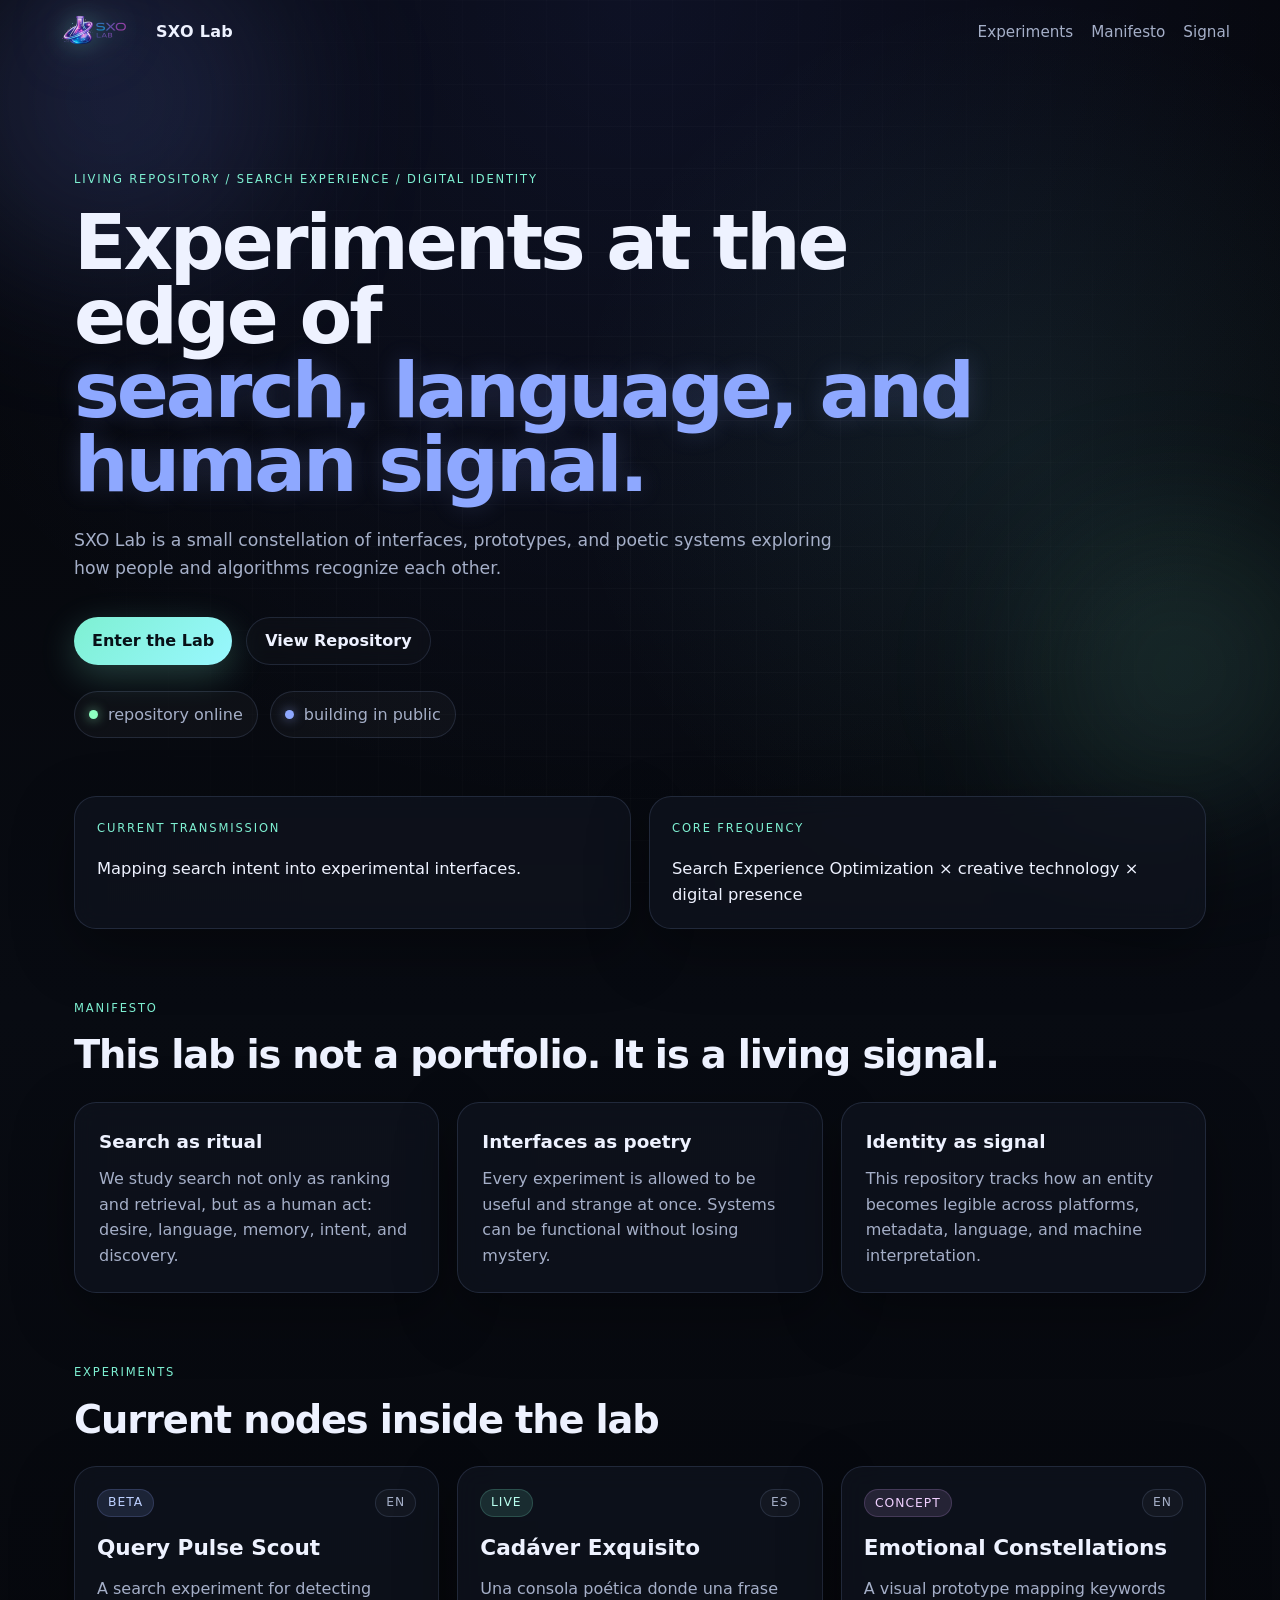
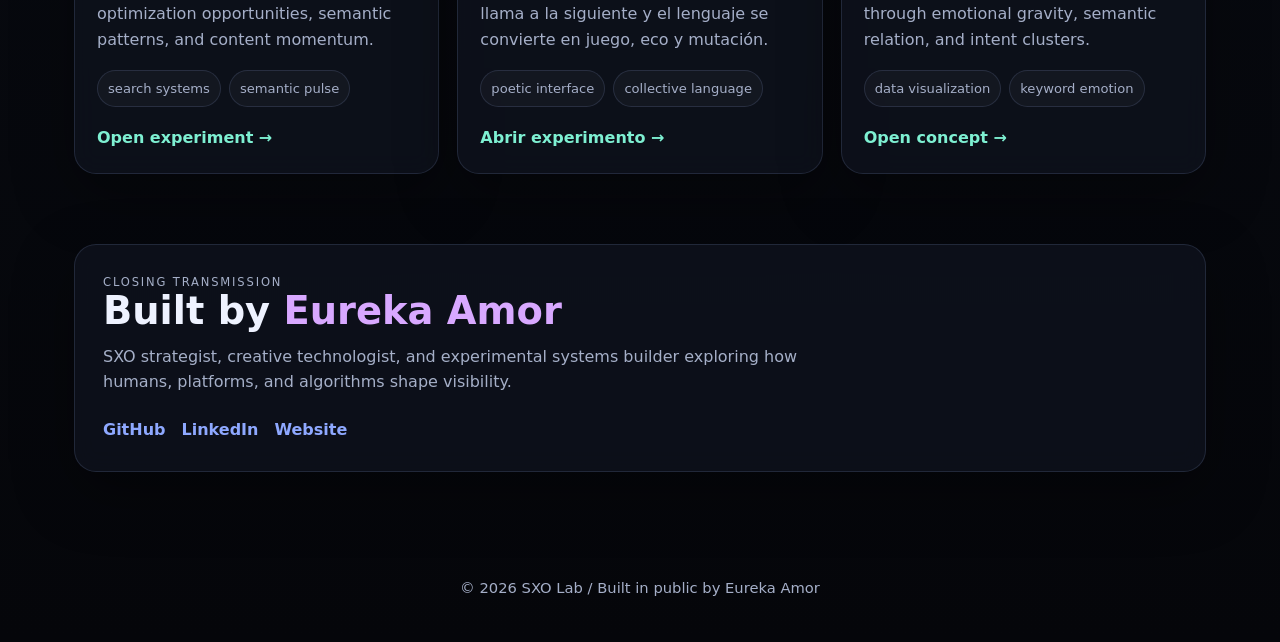
==== index.html @ a1aedf38 "Update index.html cambio de favicon por logo" ====
<!DOCTYPE html>
<html lang="en">
<head>
  <meta charset="UTF-8" />
  <meta name="viewport" content="width=device-width, initial-scale=1.0" />

  <title>SXO Lab | Search Experiments by Eureka Amor</title>
  <meta
    name="description"
    content="SXO Lab is a living archive of search experiments, poetic interfaces, and digital identity prototypes by Eureka Amor."
  />
  <meta name="robots" content="index, follow" />
  <meta name="author" content="Eureka Amor" />

  <meta property="og:type" content="website" />
  <meta property="og:title" content="SXO Lab | Search Experiments by Eureka Amor" />
  <meta
    property="og:description"
    content="A living archive of search experiments, poetic interfaces, and digital identity prototypes."
  />
  <meta property="og:url" content="https://eureka-amor-index.github.io/sxo-lab/" />
  <meta property="og:image" content="https://eureka-amor-index.github.io/sxo-lab/assets/logo-sxo-lab.png" />

  <meta name="twitter:card" content="summary_large_image" />
  <meta name="twitter:title" content="SXO Lab | Search Experiments by Eureka Amor" />
  <meta
    name="twitter:description"
    content="Search experiments, poetic systems, and digital identity interfaces."
  />
  <meta name="twitter:image" content="https://eureka-amor-index.github.io/sxo-lab/assets/logo-sxo-lab.png" />

  <link rel="canonical" href="https://eureka-amor-index.github.io/sxo-lab/" />
  <link rel="icon" href="assets/logo-sxo-lab.png" />
  <link rel="stylesheet" href="assets/css/lab.css" />

  <script type="application/ld+json">
  {
    "@context": "https://schema.org",
    "@type": "CreativeWork",
    "name": "SXO Lab",
    "url": "https://eureka-amor-index.github.io/sxo-lab/",
    "author": {
      "@type": "Person",
      "name": "Eureka Amor"
    },
    "description": "A living archive of search experiments, poetic interfaces, and digital identity prototypes.",
    "genre": [
      "Search Experience Optimization",
      "Creative Technology",
      "Digital Identity",
      "Experimental Interfaces"
    ]
  }
  </script>
</head>
<body>
  <div class="noise"></div>
  <div class="orb orb-1"></div>
  <div class="orb orb-2"></div>
  <div class="grid-glow"></div>

  <header class="site-header">
    <a class="brand" href="./">
       <img src="assets/logo-sxo-lab.png" alt="SXO Lab logo" class="logo"/>
      <span class="brand-text">SXO Lab</span>
    </a>

    <nav class="nav">
      <a href="#experiments">Experiments</a>
      <a href="#manifesto">Manifesto</a>
      <a href="#signal">Signal</a>
    </nav>
  </header>

  <main>
    <section class="hero">
      <p class="eyebrow">living repository / search experience / digital identity</p>
      <h1>
        Experiments at the edge of
        <span>search, language, and human signal.</span>
      </h1>
      <p class="hero-copy">
        SXO Lab is a small constellation of interfaces, prototypes, and poetic systems
        exploring how people and algorithms recognize each other.
      </p>

      <div class="hero-actions">
        <a class="btn btn-primary" href="#experiments">Enter the Lab</a>
        <a class="btn btn-ghost" href="https://github.com/eureka-amor-index/sxo-lab" target="_blank" rel="noopener noreferrer">
          View Repository
        </a>
      </div>

      <div class="status-row">
        <div class="status-pill">
          <span class="dot live"></span>
          <span>repository online</span>
        </div>
        <div class="status-pill">
          <span class="dot beta"></span>
          <span>building in public</span>
        </div>
      </div>
    </section>

    <section class="signal-panel" id="signal">
      <div class="signal-card">
        <p class="signal-label">current transmission</p>
        <p class="signal-text" id="rotatingLine">
          Mapping search intent into experimental interfaces.
        </p>
      </div>
      <div class="signal-card">
        <p class="signal-label">core frequency</p>
        <p class="signal-text">
          Search Experience Optimization × creative technology × digital presence
        </p>
      </div>
    </section>

    <section class="manifesto" id="manifesto">
      <div class="section-heading">
        <p class="section-kicker">manifesto</p>
        <h2>This lab is not a portfolio. It is a living signal.</h2>
      </div>

      <div class="manifesto-grid">
        <article class="manifesto-card">
          <h3>Search as ritual</h3>
          <p>
            We study search not only as ranking and retrieval, but as a human act:
            desire, language, memory, intent, and discovery.
          </p>
        </article>

        <article class="manifesto-card">
          <h3>Interfaces as poetry</h3>
          <p>
            Every experiment is allowed to be useful and strange at once. Systems can be
            functional without losing mystery.
          </p>
        </article>

        <article class="manifesto-card">
          <h3>Identity as signal</h3>
          <p>
            This repository tracks how an entity becomes legible across platforms,
            metadata, language, and machine interpretation.
          </p>
        </article>
      </div>
    </section>

    <section class="experiments" id="experiments">
      <div class="section-heading">
        <p class="section-kicker">experiments</p>
        <h2>Current nodes inside the lab</h2>
      </div>

      <div class="cards">
        <article class="exp-card">
          <div class="exp-top">
            <span class="badge badge-beta">beta</span>
            <span class="lang">EN</span>
          </div>
          <h3>Query Pulse Scout</h3>
          <p>
            A search experiment for detecting optimization opportunities, semantic
            patterns, and content momentum.
          </p>
          <div class="exp-meta">
            <span>search systems</span>
            <span>semantic pulse</span>
          </div>
          <a class="exp-link" href="experiments/query-pulse-scout/">Open experiment →</a>
        </article>

        <article class="exp-card">
          <div class="exp-top">
            <span class="badge badge-live">live</span>
            <span class="lang">ES</span>
          </div>
          <h3>Cadáver Exquisito</h3>
          <p>
            Una consola poética donde una frase llama a la siguiente y el lenguaje se
            convierte en juego, eco y mutación.
          </p>
          <div class="exp-meta">
            <span>poetic interface</span>
            <span>collective language</span>
          </div>
          <a class="exp-link" href="experiments/cadaver-exquisito/">Abrir experimento →</a>
        </article>

        <article class="exp-card">
          <div class="exp-top">
            <span class="badge badge-concept">concept</span>
            <span class="lang">EN</span>
          </div>
          <h3>Emotional Constellations</h3>
          <p>
            A visual prototype mapping keywords through emotional gravity, semantic
            relation, and intent clusters.
          </p>
          <div class="exp-meta">
            <span>data visualization</span>
            <span>keyword emotion</span>
          </div>
          <a class="exp-link" href="experiments/emotional-constellations/">Open concept →</a>
        </article>
      </div>
    </section>

    <section class="closing">
      <div class="closing-box">
        <p class="section-kicker">closing transmission</p>
        <h2>
          Built by
          <span>Eureka Amor</span>
        </h2>
        <p>
          SXO strategist, creative technologist, and experimental systems builder exploring
          how humans, platforms, and algorithms shape visibility.
        </p>
        <div class="closing-links">
          <a href="https://github.com/eureka-amor-index" target="_blank" rel="noopener noreferrer">GitHub</a>
          <a href="https://www.linkedin.com/in/eurekaamor" target="_blank" rel="noopener noreferrer">LinkedIn</a>
          <a href="https://codepen.io/eureka-amor-index/full/azZQvao" target="_blank" rel="noopener noreferrer">Website</a>
        </div>
      </div>
    </section>
  </main>

  <footer class="site-footer">
    <p>© 2026 SXO Lab / Built in public by Eureka Amor</p>
  </footer>

  <script src="assets/js/lab.js"></script>
</body>
</html>
---- assets/css/lab.css ----
:root {
  --bg: #06070b;
  --bg-soft: #0d1018;
  --panel: rgba(16, 20, 31, 0.72);
  --panel-strong: rgba(18, 23, 36, 0.88);
  --border: rgba(165, 190, 255, 0.14);
  --text: #eef2ff;
  --muted: #a5afc8;
  --accent: #8ea8ff;
  --accent-2: #7ef0d2;
  --accent-3: #d8a8ff;
  --shadow: 0 20px 60px rgba(0, 0, 0, 0.35);
  --radius: 22px;
  --max: 1180px;
}

* {
  box-sizing: border-box;
}

html {
  scroll-behavior: smooth;
}

body {
  margin: 0;
  color: var(--text);
  background:
    radial-gradient(circle at top, rgba(85, 110, 255, 0.11), transparent 35%),
    radial-gradient(circle at 80% 20%, rgba(126, 240, 210, 0.08), transparent 22%),
    linear-gradient(180deg, #05060a 0%, #080b12 45%, #05060a 100%);
  font-family: Inter, ui-sans-serif, system-ui, -apple-system, BlinkMacSystemFont, "Segoe UI", sans-serif;
  line-height: 1.6;
  overflow-x: hidden;
  position: relative;
}

a {
  color: inherit;
  text-decoration: none;
}

.noise {
  position: fixed;
  inset: 0;
  pointer-events: none;
  opacity: 0.05;
  background-image:
    radial-gradient(rgba(255,255,255,0.9) 0.4px, transparent 0.4px);
  background-size: 8px 8px;
  z-index: 0;
}

.orb {
  position: fixed;
  border-radius: 50%;
  filter: blur(80px);
  pointer-events: none;
  z-index: 0;
}

.orb-1 {
  width: 340px;
  height: 340px;
  top: -70px;
  left: -60px;
  background: rgba(120, 145, 255, 0.16);
}

.orb-2 {
  width: 280px;
  height: 280px;
  bottom: 10%;
  right: -40px;
  background: rgba(126, 240, 210, 0.11);
}

.grid-glow {
  position: fixed;
  inset: 0;
  pointer-events: none;
  z-index: 0;
  background-image:
    linear-gradient(rgba(255,255,255,0.025) 1px, transparent 1px),
    linear-gradient(90deg, rgba(255,255,255,0.025) 1px, transparent 1px);
  background-size: 42px 42px;
  mask-image: radial-gradient(circle at center, black 30%, transparent 85%);
}

.site-header,
main,
.site-footer {
  position: relative;
  z-index: 1;
}

.site-header {
  max-width: var(--max);
  margin: 0 auto;
  padding: 36px 24px 10;
  display: flex;
  align-items: center;
  justify-content: space-between;
}
.logo{
  height:64px;
  width:auto;
  display:block;
  filter: drop-shadow(0 0 12px rgba(126,240,210,0.35))
          drop-shadow(0 0 28px rgba(142,168,255,0.25));
  transition: transform .3s ease, filter .3s ease;
}
.brand {
  display: inline-flex;
  align-items: center;
  gap: 10px;
  font-weight: 700;
  letter-spacing: 0.02em;
}

.brand-mark {
  color: var(--accent-2);
  text-shadow: 0 0 18px rgba(126, 240, 210, 0.55);
}

.brand-text {
  color: var(--text);
}

.nav {
  display: flex;
  gap: 18px;
}

.nav a {
  color: var(--muted);
  font-size: 0.95rem;
  transition: color 0.25s ease, transform 0.25s ease;
}

.nav a:hover {
  color: var(--text);
  transform: translateY(-1px);
}

main {
  max-width: var(--max);
  margin: 0 auto;
  padding: 34px 24px 90px;
}

.hero {
  padding: 72px 0 40px;
}

.eyebrow,
.section-kicker,
.signal-label {
  text-transform: uppercase;
  letter-spacing: 0.16em;
  font-size: 0.72rem;
  color: var(--accent-2);
  margin: 0 0 18px;
}

.hero h1 {
  margin: 0;
  max-width: 920px;
  font-size: clamp(2.7rem, 6vw, 5.8rem);
  line-height: 0.96;
  letter-spacing: -0.04em;
}

.hero h1 span {
  display: block;
  color: var(--accent);
  text-shadow: 0 0 24px rgba(142, 168, 255, 0.18);
}

.hero-copy {
  max-width: 760px;
  margin: 26px 0 0;
  color: var(--muted);
  font-size: 1.08rem;
}

.hero-actions {
  margin-top: 34px;
  display: flex;
  flex-wrap: wrap;
  gap: 14px;
}

.btn {
  display: inline-flex;
  align-items: center;
  justify-content: center;
  min-height: 48px;
  padding: 0 18px;
  border-radius: 999px;
  font-weight: 600;
  transition: transform 0.25s ease, border-color 0.25s ease, background 0.25s ease;
}

.btn:hover {
  transform: translateY(-2px);
}

.btn-primary {
  color: #071017;
  background: linear-gradient(135deg, var(--accent-2), #99f7ff);
  box-shadow: 0 10px 35px rgba(126, 240, 210, 0.24);
}

.btn-ghost {
  color: var(--text);
  border: 1px solid var(--border);
  background: rgba(255,255,255,0.02);
  backdrop-filter: blur(8px);
}

.status-row {
  margin-top: 26px;
  display: flex;
  flex-wrap: wrap;
  gap: 12px;
}

.status-pill {
  display: inline-flex;
  align-items: center;
  gap: 10px;
  padding: 10px 14px;
  color: var(--muted);
  background: rgba(255,255,255,0.03);
  border: 1px solid var(--border);
  border-radius: 999px;
}

.dot {
  width: 9px;
  height: 9px;
  border-radius: 50%;
  display: inline-block;
}

.dot.live {
  background: #8effc1;
  box-shadow: 0 0 12px rgba(142,255,193,0.65);
}

.dot.beta {
  background: #8ea8ff;
  box-shadow: 0 0 12px rgba(142,168,255,0.65);
}

.signal-panel {
  display: grid;
  grid-template-columns: repeat(2, minmax(0, 1fr));
  gap: 18px;
  margin: 18px 0 70px;
}

.signal-card,
.manifesto-card,
.exp-card,
.closing-box {
  background: var(--panel);
  border: 1px solid var(--border);
  border-radius: var(--radius);
  box-shadow: var(--shadow);
  backdrop-filter: blur(12px);
}

.signal-card {
  padding: 22px 22px 20px;
}

.signal-text {
  margin: 0;
  color: var(--text);
  font-size: 1.02rem;
}

.section-heading {
  margin-bottom: 26px;
}

.section-heading h2 {
  margin: 0;
  font-size: clamp(1.8rem, 3vw, 3rem);
  line-height: 1.05;
  letter-spacing: -0.03em;
}

.manifesto {
  margin-bottom: 70px;
}

.manifesto-grid {
  display: grid;
  grid-template-columns: repeat(3, minmax(0, 1fr));
  gap: 18px;
}

.manifesto-card {
  padding: 24px;
}

.manifesto-card h3 {
  margin: 0 0 10px;
  font-size: 1.15rem;
}

.manifesto-card p {
  margin: 0;
  color: var(--muted);
}

.experiments {
  margin-bottom: 70px;
}

.cards {
  display: grid;
  grid-template-columns: repeat(3, minmax(0, 1fr));
  gap: 18px;
}

.exp-card {
  padding: 22px;
  position: relative;
  overflow: hidden;
  transition: transform 0.28s ease, border-color 0.28s ease, box-shadow 0.28s ease;
}

.exp-card::before {
  content: "";
  position: absolute;
  inset: auto -30% -60% auto;
  width: 180px;
  height: 180px;
  background: radial-gradient(circle, rgba(142,168,255,0.13), transparent 70%);
  pointer-events: none;
}

.exp-card:hover {
  transform: translateY(-4px);
  border-color: rgba(142,168,255,0.28);
  box-shadow: 0 24px 70px rgba(0,0,0,0.42);
}

.exp-top {
  display: flex;
  justify-content: space-between;
  align-items: center;
  margin-bottom: 14px;
}

.badge,
.lang {
  display: inline-flex;
  align-items: center;
  min-height: 28px;
  padding: 0 10px;
  border-radius: 999px;
  font-size: 0.77rem;
  letter-spacing: 0.08em;
  text-transform: uppercase;
}

.badge-beta {
  background: rgba(142,168,255,0.13);
  color: #bdd0ff;
  border: 1px solid rgba(142,168,255,0.18);
}

.badge-live {
  background: rgba(126,240,210,0.12);
  color: #b9ffef;
  border: 1px solid rgba(126,240,210,0.18);
}

.badge-concept {
  background: rgba(216,168,255,0.12);
  color: #f0d0ff;
  border: 1px solid rgba(216,168,255,0.18);
}

.lang {
  color: var(--muted);
  border: 1px solid var(--border);
  background: rgba(255,255,255,0.03);
}

.exp-card h3 {
  margin: 0 0 10px;
  font-size: 1.35rem;
}

.exp-card p {
  margin: 0 0 18px;
  color: var(--muted);
}

.exp-meta {
  display: flex;
  flex-wrap: wrap;
  gap: 8px;
  margin-bottom: 18px;
}

.exp-meta span {
  padding: 7px 10px;
  border-radius: 999px;
  background: rgba(255,255,255,0.03);
  border: 1px solid var(--border);
  color: var(--muted);
  font-size: 0.82rem;
}

.exp-link {
  display: inline-block;
  color: var(--accent-2);
  font-weight: 600;
}

.closing-box {
  padding: 28px;
}

.closing-box h2 {
  margin: 0 0 12px;
  font-size: clamp(1.8rem, 3vw, 2.7rem);
  line-height: 1.05;
}

.closing-box h2 span {
  color: var(--accent-3);
}

.closing-box p {
  margin: 0;
  max-width: 720px;
  color: var(--muted);
}

.closing-links {
  display: flex;
  flex-wrap: wrap;
  gap: 16px;
  margin-top: 22px;
}

.closing-links a {
  color: var(--accent);
  font-weight: 600;
}

.site-footer {
  padding: 0 24px 28px;
  text-align: center;
  color: var(--muted);
  font-size: 0.92rem;
}

@media (max-width: 980px) {
  .signal-panel,
  .manifesto-grid,
  .cards {
    grid-template-columns: 1fr;
  }
}

@media (max-width: 720px) {
  .site-header {
    flex-direction: column;
    align-items: flex-start;
    gap: 14px;
  }

  .nav {
    flex-wrap: wrap;
  }

  .hero {
    padding-top: 46px;
  }

  .hero-actions {
    flex-direction: column;
    align-items: flex-start;
  }

  .btn {
    width: 100%;
    justify-content: center;
  }
}
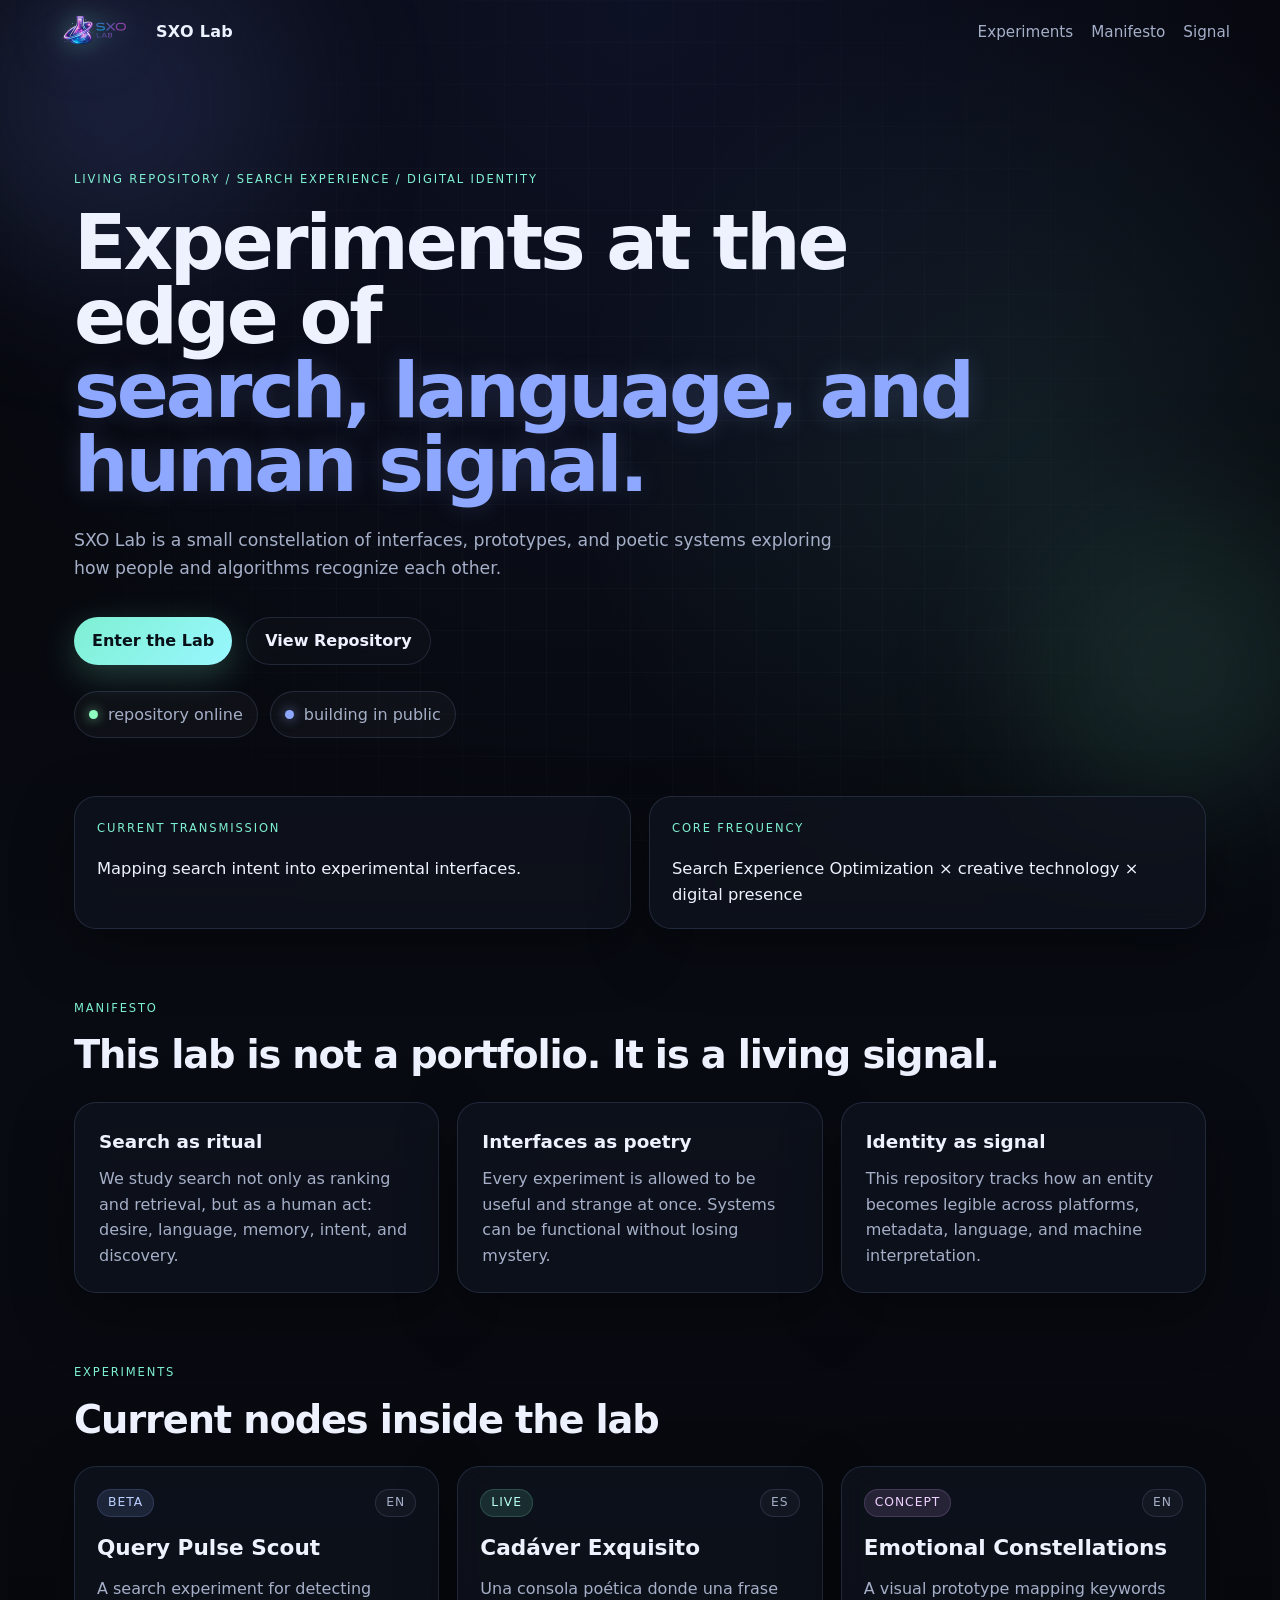
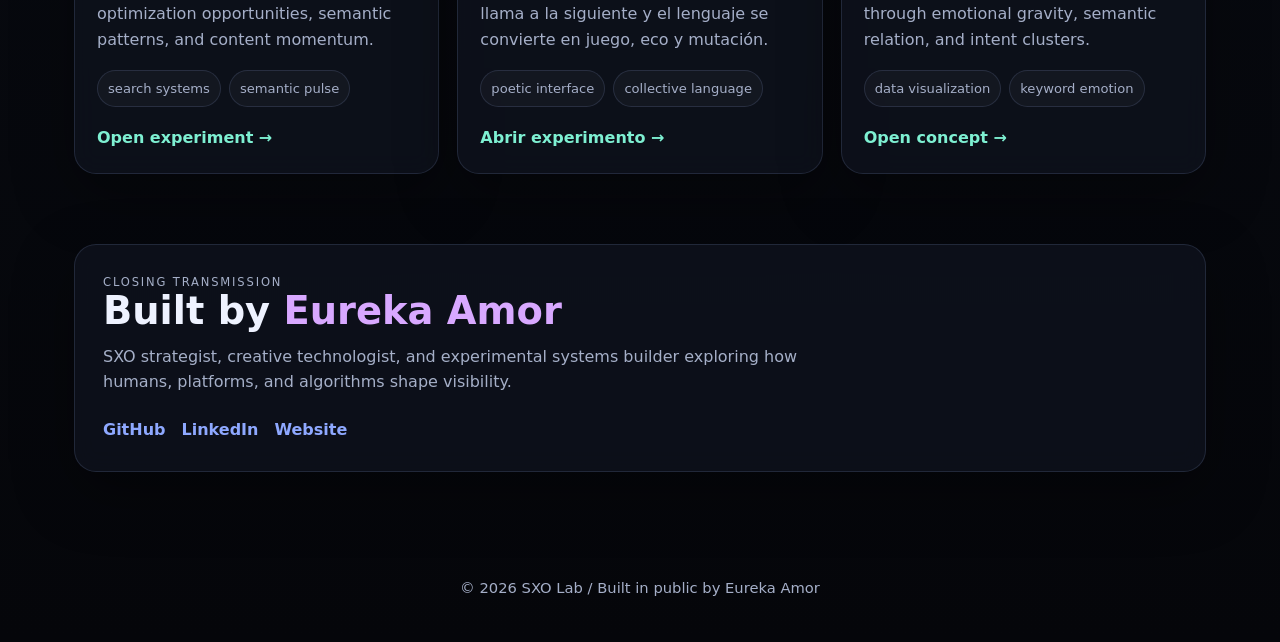
==== commit 165b3a59: "Update index.html gsc tag" ====
--- a/index.html
+++ b/index.html
@@ -3,7 +3,7 @@
 <head>
   <meta charset="UTF-8" />
   <meta name="viewport" content="width=device-width, initial-scale=1.0" />
-
+<meta name="google-site-verification" content="zFUrud46J7zDW3yoVVgfpVgIVd4U497dZCNQsPqqFSw" />
   <title>SXO Lab | Search Experiments by Eureka Amor</title>
   <meta
     name="description"
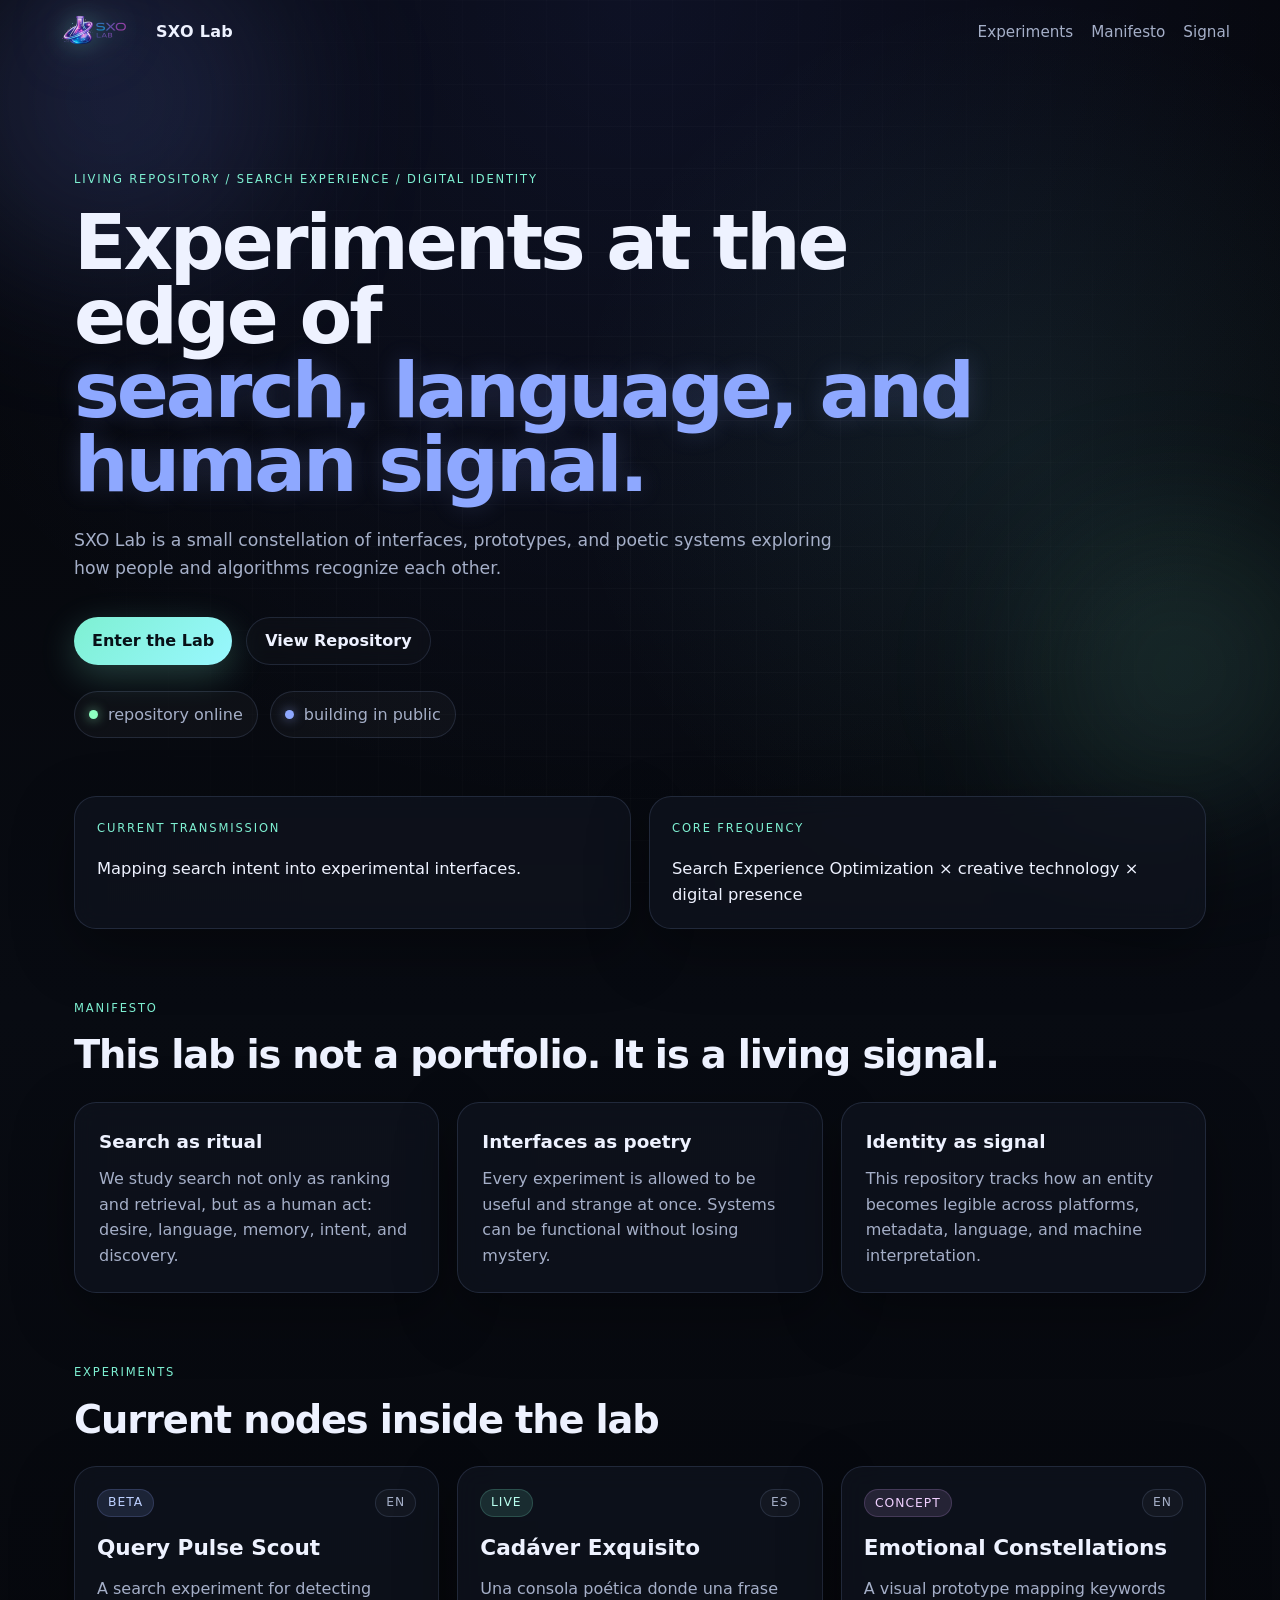
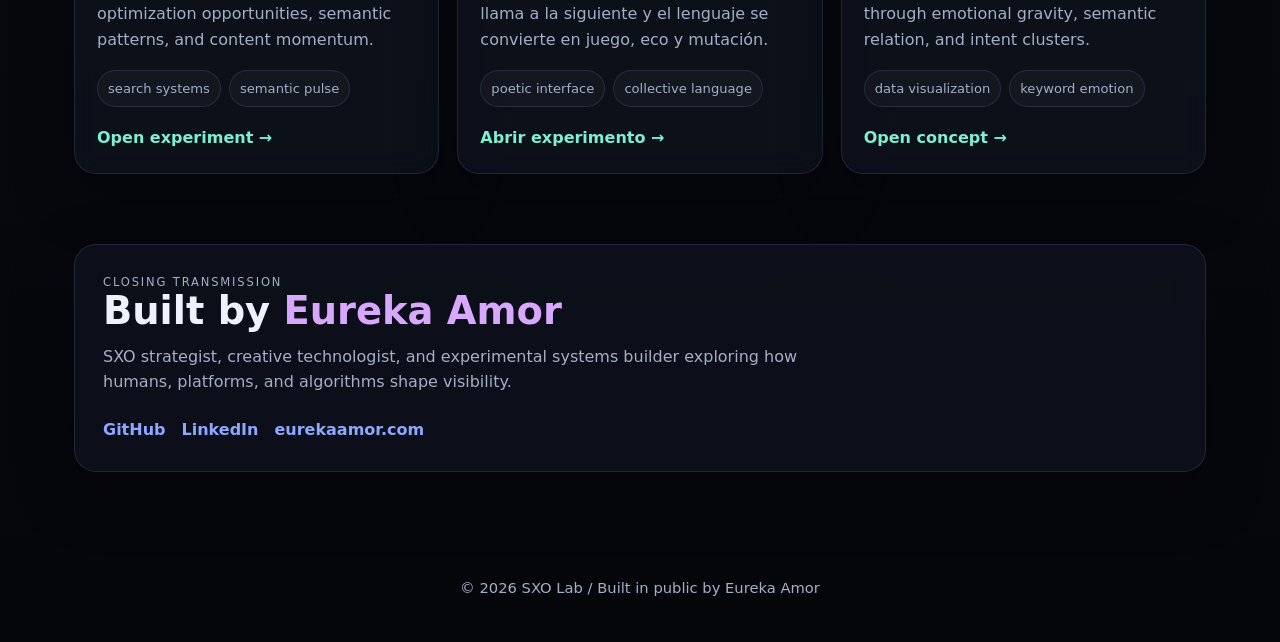
==== commit ae0c0213: "Update index.html eurekaamor.com" ====
--- a/index.html
+++ b/index.html
@@ -225,7 +225,7 @@
         <div class="closing-links">
           <a href="https://github.com/eureka-amor-index" target="_blank" rel="noopener noreferrer">GitHub</a>
           <a href="https://www.linkedin.com/in/eurekaamor" target="_blank" rel="noopener noreferrer">LinkedIn</a>
-          <a href="https://codepen.io/eureka-amor-index/full/azZQvao" target="_blank" rel="noopener noreferrer">Website</a>
+          <a href="eurekaamor.com" target="_blank" rel="noopener noreferrer">eurekaamor.com</a>
         </div>
       </div>
     </section>
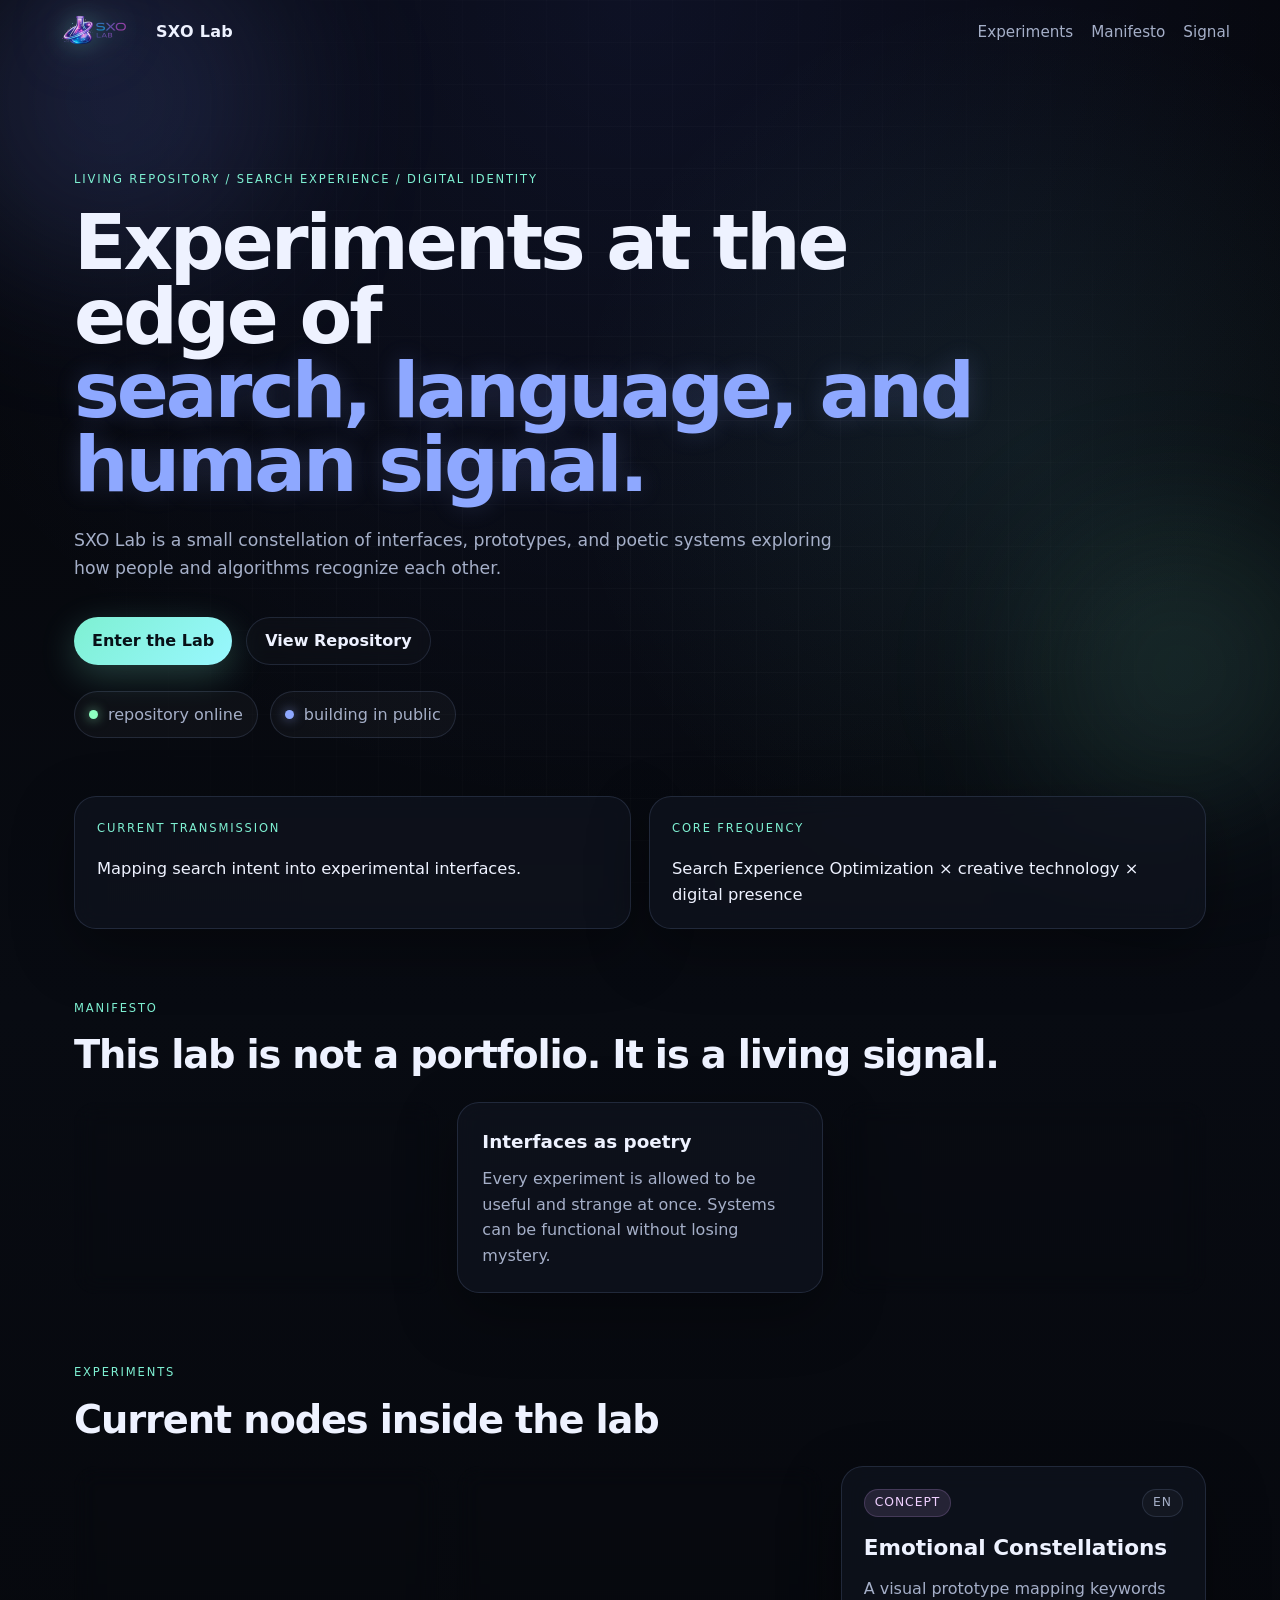
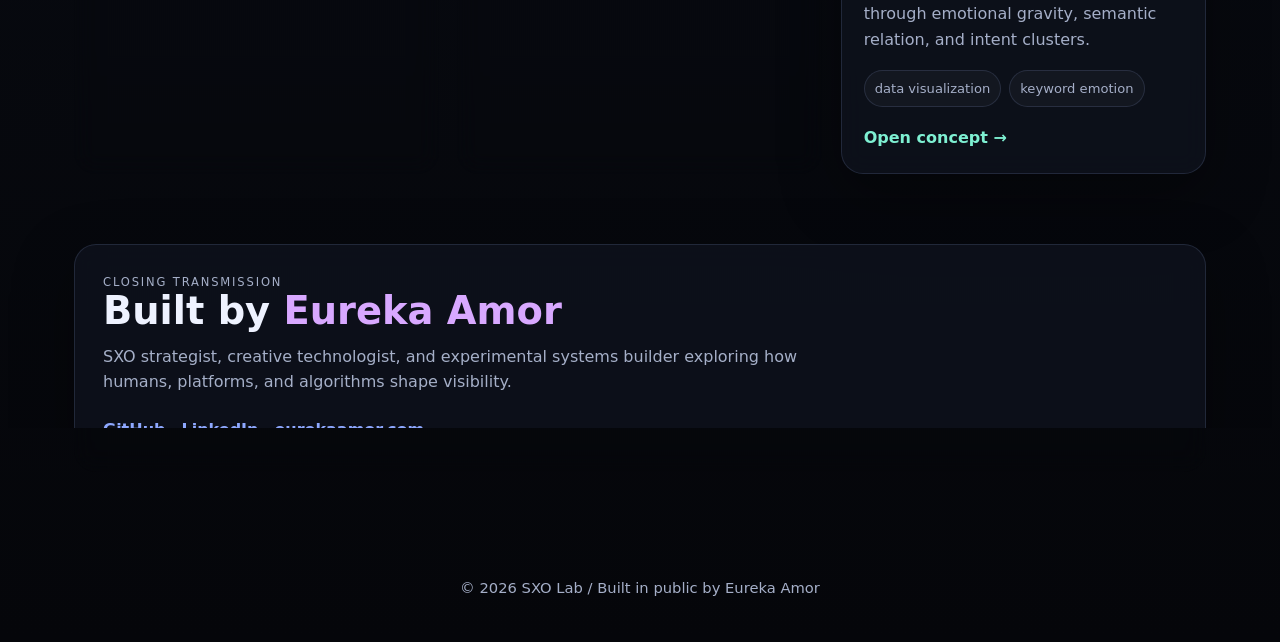
==== commit b1e4e3e1: "Update index.html add <link rel="canonical" href="https://sxolab.com.ar/">" ====
--- a/index.html
+++ b/index.html
@@ -1,6 +1,10 @@
 <!DOCTYPE html>
 <html lang="en">
 <head>
+
+  <link rel="canonical" href="https://sxolab.com.ar/">
+<meta property="og:url" content="https://sxolab.com.ar/">
+  
   <meta charset="UTF-8" />
   <meta name="viewport" content="width=device-width, initial-scale=1.0" />
 <meta name="google-site-verification" content="zFUrud46J7zDW3yoVVgfpVgIVd4U497dZCNQsPqqFSw" />
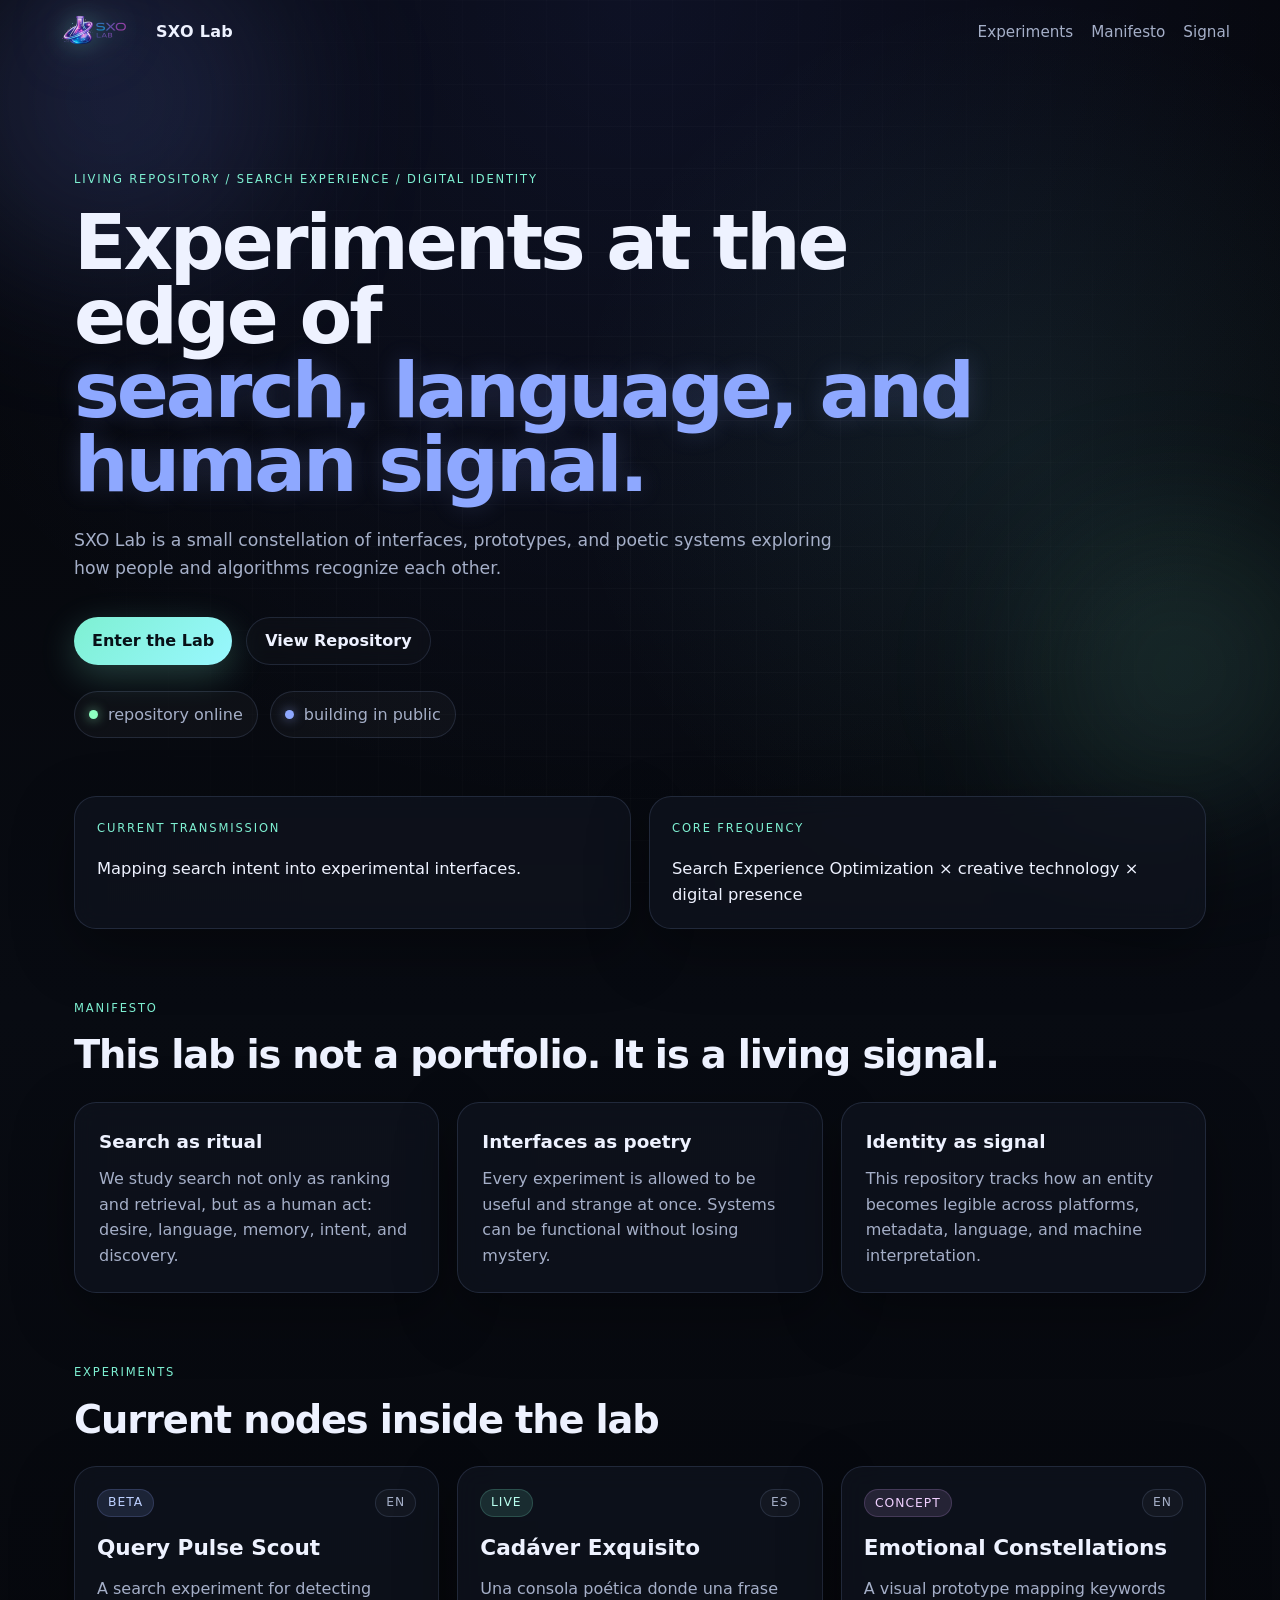
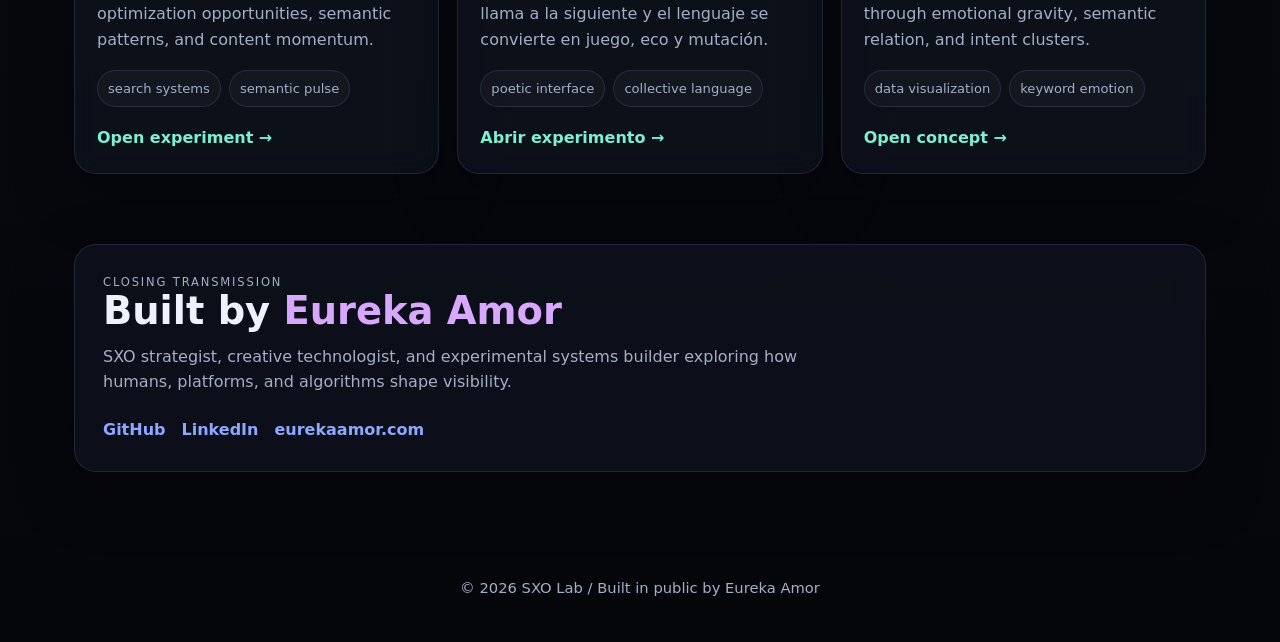
==== commit 6a91569d: "Update index.html add https to eurekaamor.com" ====
--- a/index.html
+++ b/index.html
@@ -229,7 +229,7 @@
         <div class="closing-links">
           <a href="https://github.com/eureka-amor-index" target="_blank" rel="noopener noreferrer">GitHub</a>
           <a href="https://www.linkedin.com/in/eurekaamor" target="_blank" rel="noopener noreferrer">LinkedIn</a>
-          <a href="eurekaamor.com" target="_blank" rel="noopener noreferrer">eurekaamor.com</a>
+          <a href="https://eurekaamor.com" target="_blank" rel="noopener noreferrer">eurekaamor.com</a>
         </div>
       </div>
     </section>
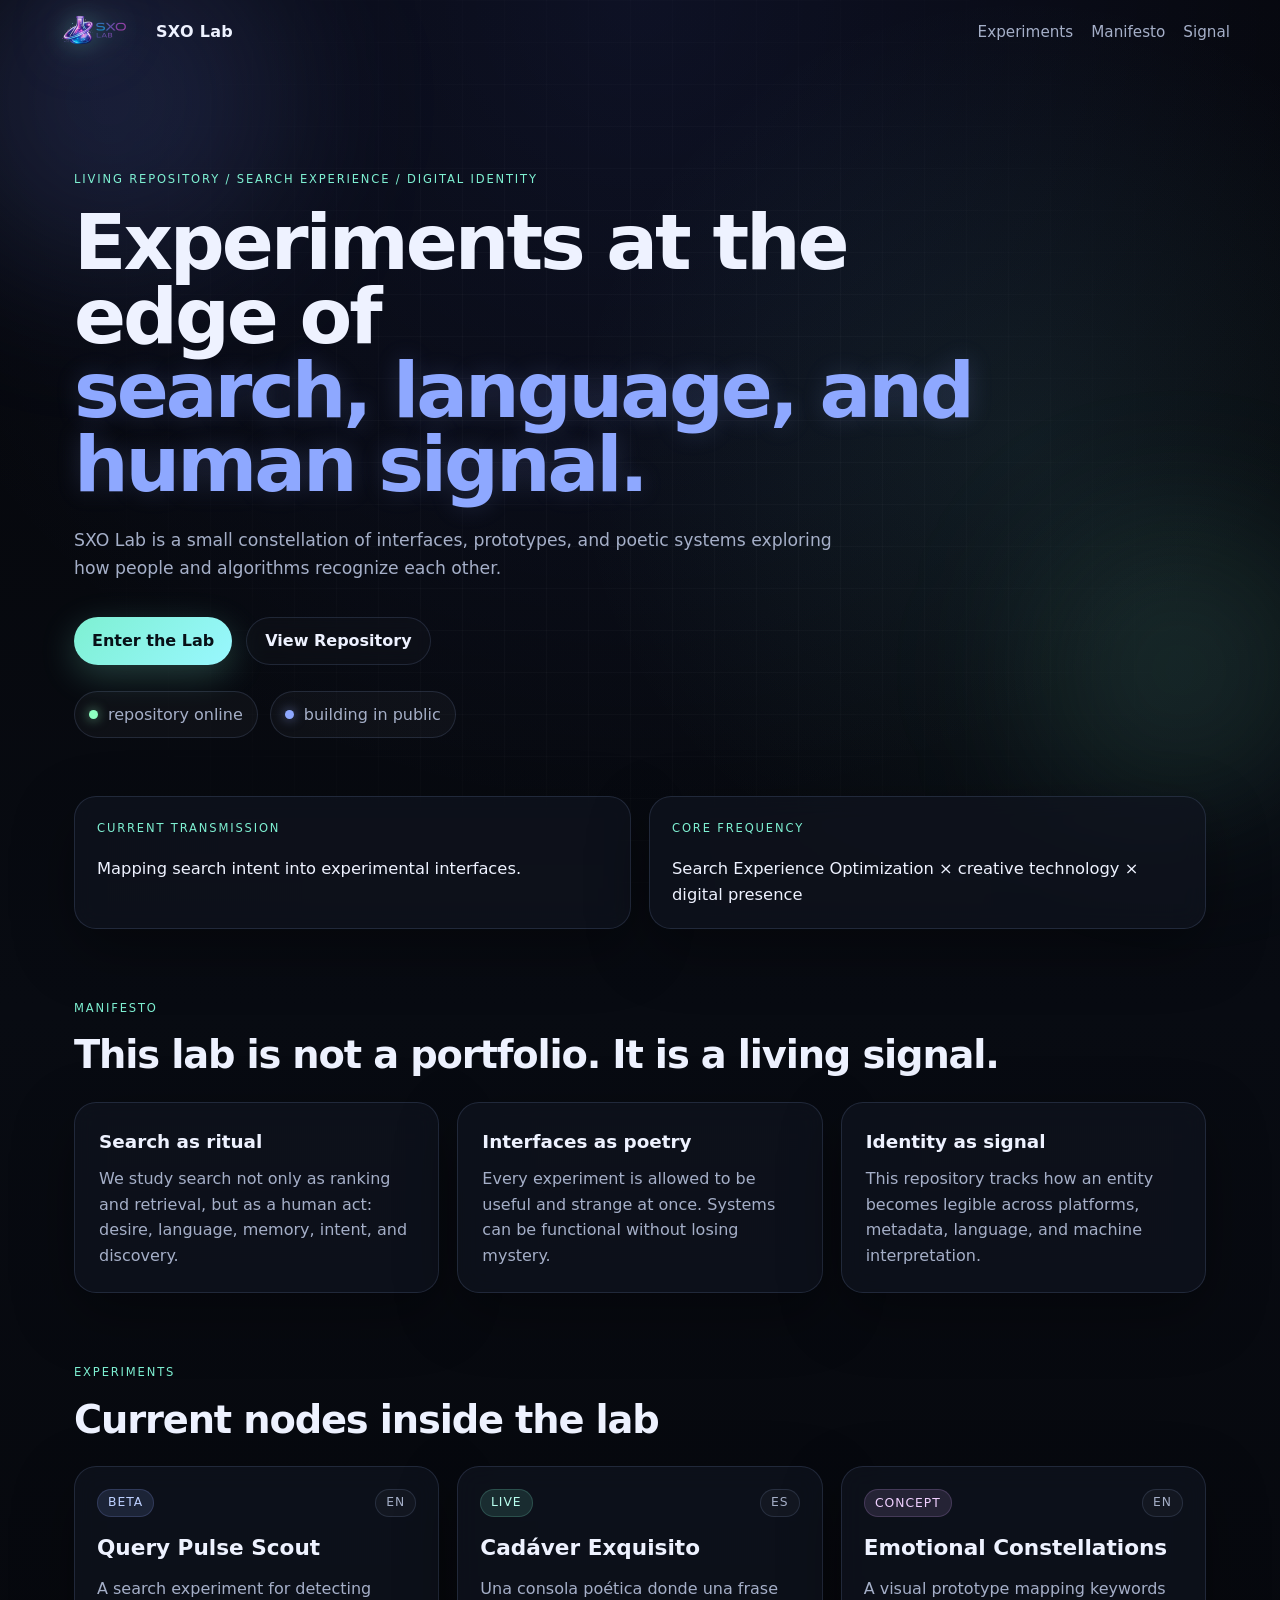
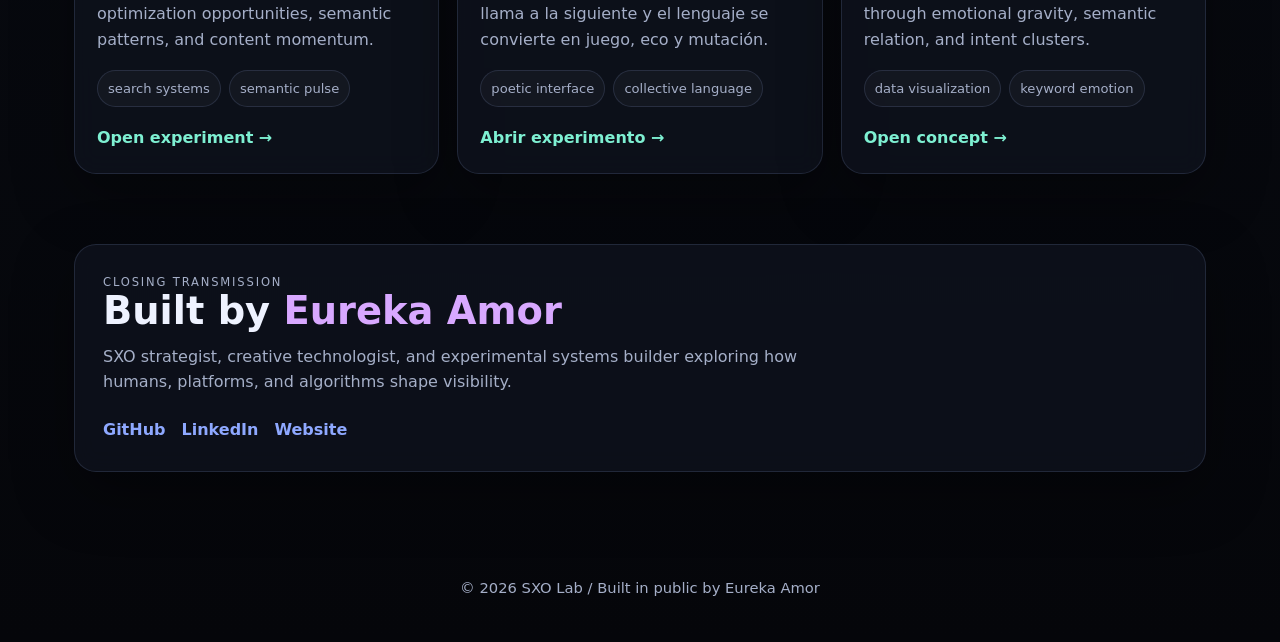
==== commit eac4d8aa: "Update index.html website" ====
--- a/index.html
+++ b/index.html
@@ -33,7 +33,7 @@
   />
   <meta name="twitter:image" content="https://eureka-amor-index.github.io/sxo-lab/assets/logo-sxo-lab.png" />
 
-  <link rel="canonical" href="https://eureka-amor-index.github.io/sxo-lab/" />
+
   <link rel="icon" href="assets/logo-sxo-lab.png" />
   <link rel="stylesheet" href="assets/css/lab.css" />
 
@@ -229,7 +229,7 @@
         <div class="closing-links">
           <a href="https://github.com/eureka-amor-index" target="_blank" rel="noopener noreferrer">GitHub</a>
           <a href="https://www.linkedin.com/in/eurekaamor" target="_blank" rel="noopener noreferrer">LinkedIn</a>
-          <a href="https://eurekaamor.com" target="_blank" rel="noopener noreferrer">eurekaamor.com</a>
+          <a href="https://eurekaamor.com" target="_blank" rel="noopener noreferrer">Website</a>
         </div>
       </div>
     </section>
